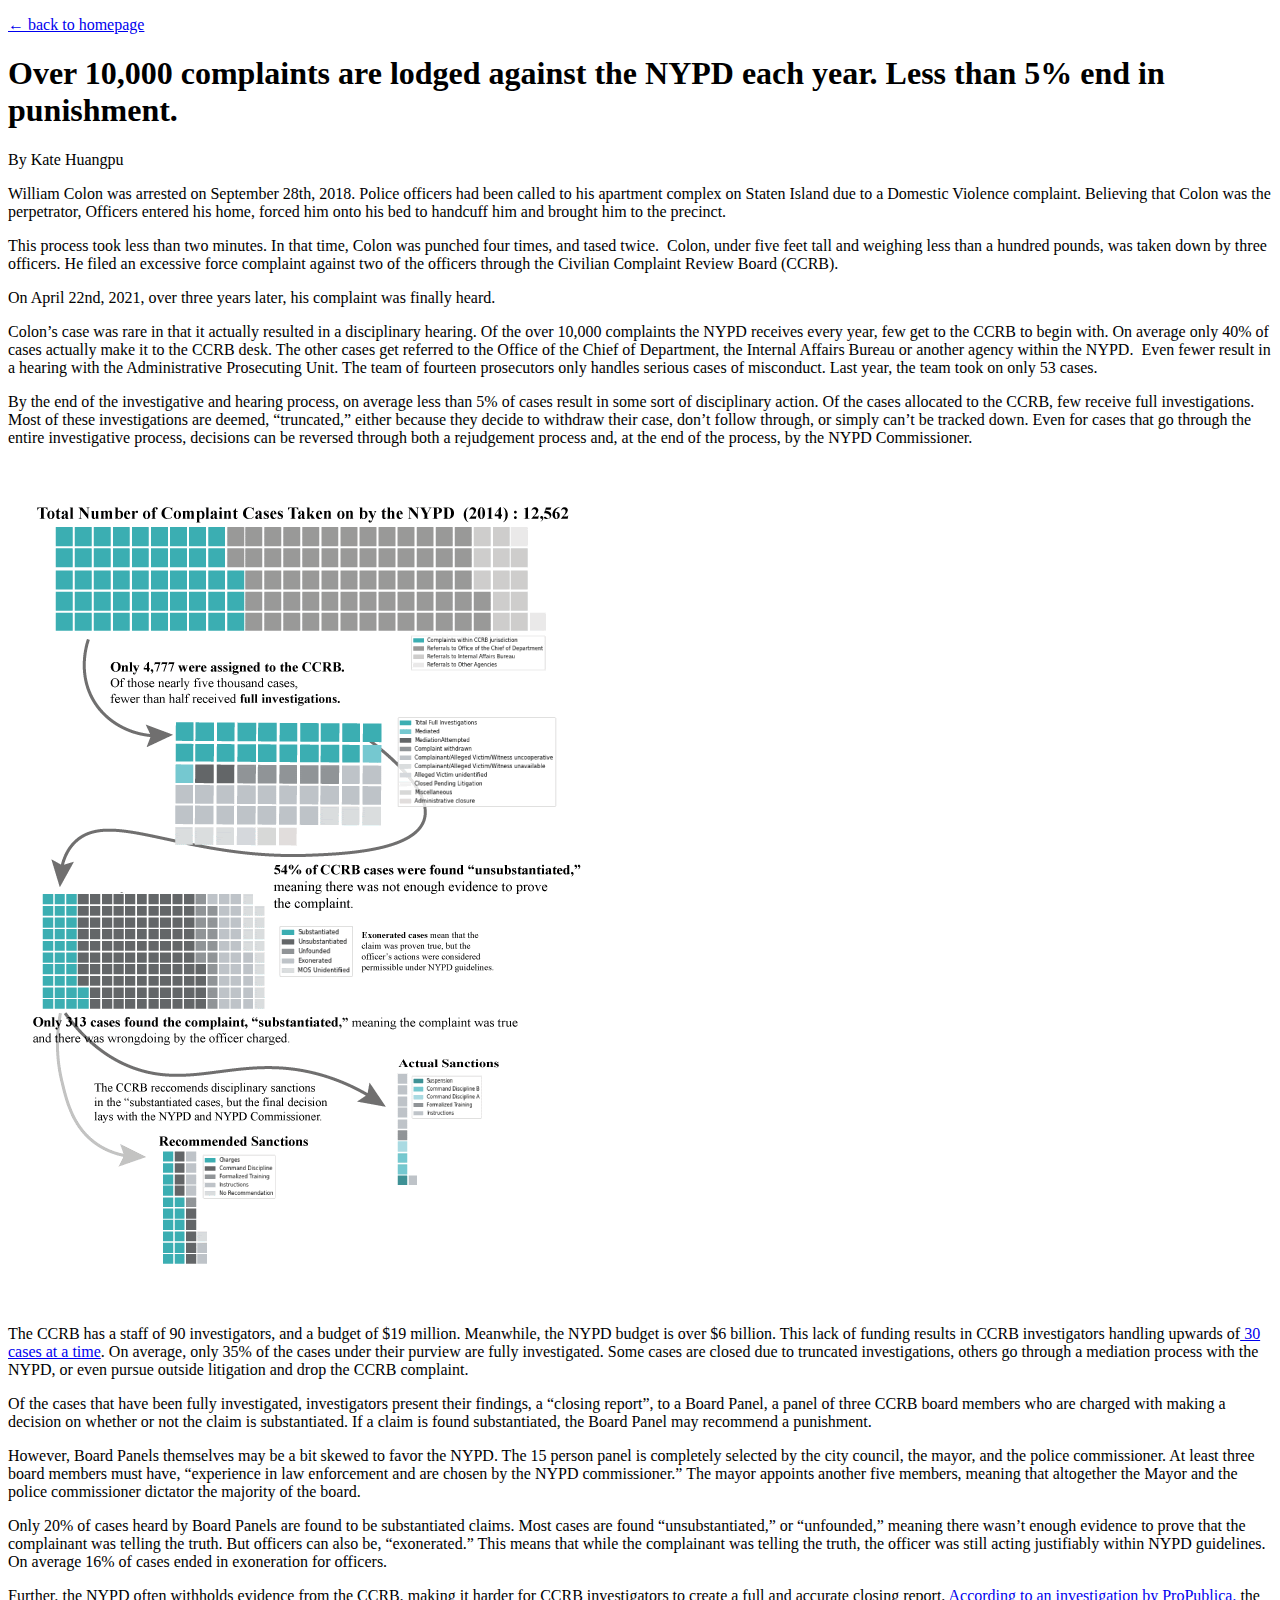
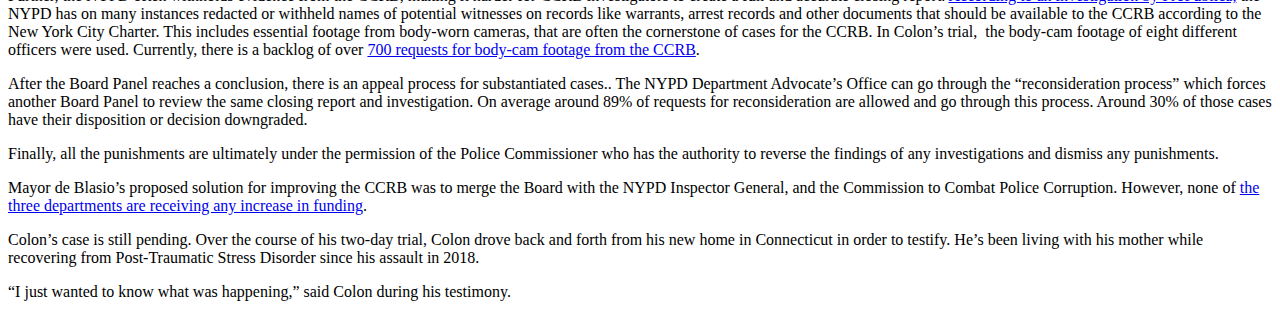
==== docs/first-project/index.html @ 9198aa1a "Add files via upload" ====
<!doctype html>
<html lang="en">
  <head>
    <!-- Required meta tags -->
    <meta charset="utf-8">
    <meta name="viewport" content="width=device-width, initial-scale=1, shrink-to-fit=no">
    <!-- Bootstrap CSS -->
    <link rel="stylesheet" href="https://stackpath.bootstrapcdn.com/bootstrap/4.1.1/css/bootstrap.min.css" integrity="sha384-WskhaSGFgHYWDcbwN70/dfYBj47jz9qbsMId/iRN3ewGhXQFZCSftd1LZCfmhktB" crossorigin="anonymous">
      
    <!-- Your CSS files -->
    <link rel="stylesheet" href="../style/default.css">
    
    <!-- google fonts: Roboto Condensed(super-font) and Lora(sub-font) -->
    <link href="https://fonts.googleapis.com/css?family=Roboto+Condensed:300,400,700" rel="stylesheet">
    <link href="https://fonts.googleapis.com/css?family=Lora:400,400i,700" rel="stylesheet"> 
  
    <title>Over 10,000 complaints are lodged against the NYPD each year. Less than 5% end in punishment.</title>
  </head>
    
  <style>

    body {
    }
  </style>
  <body class="beige-theme">
    <div class="container"><!-- start of the main container-->
        <div class="row justify-content-center"><!-- headline and intro -->
            <div class="col-lg-10 ">
                <p><a href="..">&#8592; back to homepage</a></p>
                    <h1 class="headline super-font">Over 10,000 complaints are lodged against the NYPD each year. Less than 5% end in punishment.</h1>
                    <p class="credit super-font">By Kate Huangpu</p>
                    <div class="sub-font body-text">
                        <p>William Colon was arrested on September 28th, 2018. Police officers had been called to his apartment complex on Staten Island due to a Domestic Violence complaint. Believing that Colon was the perpetrator, Officers entered his home, forced him onto his bed to handcuff him and brought him to the precinct.</p>
<p>This process took less than two minutes. In that time, Colon was punched four times, and tased twice.  Colon, under five feet tall and weighing less than a hundred pounds, was taken down by three officers. He filed an excessive force complaint against two of the officers through the Civilian Complaint Review Board (CCRB).</p>
<p>On April 22nd, 2021, over three years later, his complaint was finally heard.</p>
<p>Colon’s case was rare in that it actually resulted in a disciplinary hearing. Of the over 10,000 complaints the NYPD receives every year, few get to the CCRB to begin with. On average only 40% of cases actually make it to the CCRB desk. The other cases get referred to the Office of the Chief of Department, the Internal Affairs Bureau or another agency within the NYPD.  Even fewer result in a hearing with the Administrative Prosecuting Unit. The team of fourteen prosecutors only handles serious cases of misconduct. Last year, the team took on only 53 cases.</p>
<p>By the end of the investigative and hearing process, on average less than 5% of cases result in some sort of disciplinary action. Of the cases allocated to the CCRB, few receive full investigations. Most of these investigations are deemed, “truncated,” either because they decide to withdraw their case, don’t follow through, or simply can’t be tracked down. Even for cases that go through the entire investigative process, decisions can be reversed through both a rejudgement process and, at the end of the process, by the NYPD Commissioner.</p>
<p class='img'><img src='[data-uri]'></p>
<p>The CCRB has a staff of 90 investigators, and a budget of $19 million. Meanwhile, the NYPD budget is over $6 billion. This lack of funding results in CCRB investigators handling upwards of<a href='https://www.google.com/url?q=https://gothamist.com/news/why-the-majority-of-nypd-misconduct-complaints-end-up-unsubstantiated&sa=D&source=editors&ust=1623107247733000&usg=AOvVaw3ZDUj2tnhJaHP_djyHMD-j'> 30 cases at a time</a>. On average, only 35% of the cases under their purview are fully investigated. Some cases are closed due to truncated investigations, others go through a mediation process with the NYPD, or even pursue outside litigation and drop the CCRB complaint.</p>
<p>Of the cases that have been fully investigated, investigators present their findings, a “closing report”, to a Board Panel, a panel of three CCRB board members who are charged with making a decision on whether or not the claim is substantiated. If a claim is found substantiated, the Board Panel may recommend a punishment.</p>
<p>However, Board Panels themselves may be a bit skewed to favor the NYPD. The 15 person panel is completely selected by the city council, the mayor, and the police commissioner. At least three board members must have, “experience in law enforcement and are chosen by the NYPD commissioner.” The mayor appoints another five members, meaning that altogether the Mayor and the police commissioner dictator the majority of the board.</p>
<p>Only 20% of cases heard by Board Panels are found to be substantiated claims. Most cases are found “unsubstantiated,” or “unfounded,” meaning there wasn’t enough evidence to prove that the complainant was telling the truth. But officers can also be, “exonerated.” This means that while the complainant was telling the truth, the officer was still acting justifiably within NYPD guidelines. On average 16% of cases ended in exoneration for officers.</p>
<p>Further, the NYPD often withholds evidence from the CCRB, making it harder for CCRB investigators to create a full and accurate closing report. <a href='https://www.google.com/url?q=https://www.propublica.org/article/the-nypd-is-withholding-evidence-from-investigations-into-police-abuse&sa=D&source=editors&ust=1623107247734000&usg=AOvVaw1ykIsfjWeVT-_0Z7YLOi8S'>According to an investigation by ProPublica,</a> the NYPD has on many instances redacted or withheld names of potential witnesses on records like warrants, arrest records and other documents that should be available to the CCRB according to the New York City Charter. This includes essential footage from body-worn cameras, that are often the cornerstone of cases for the CCRB. In Colon’s trial,  the body-cam footage of eight different officers were used. Currently, there is a backlog of over <a href='https://www.google.com/url?q=https://gothamist.com/news/why-the-majority-of-nypd-misconduct-complaints-end-up-unsubstantiated&sa=D&source=editors&ust=1623107247734000&usg=AOvVaw0wVuMDJjkr13hgeHe4ifRP'>700 requests for body-cam footage from the CCRB</a>.</p>
<p>After the Board Panel reaches a conclusion, there is an appeal process for substantiated cases.. The NYPD Department Advocate’s Office can go through the “reconsideration process” which forces another Board Panel to review the same closing report and investigation. On average around 89% of requests for reconsideration are allowed and go through this process. Around 30% of those cases have their disposition or decision downgraded.</p>
<p>Finally, all the punishments are ultimately under the permission of the Police Commissioner who has the authority to reverse the findings of any investigations and dismiss any punishments.</p>
<p>Mayor de Blasio’s proposed solution for improving the CCRB was to merge the Board with the NYPD Inspector General, and the Commission to Combat Police Corruption. However, none of <a href='https://www.google.com/url?q=https://www.brennancenter.org/our-work/analysis-opinion/problem-mayor-de-blasios-policing-reform-plan&sa=D&source=editors&ust=1623107247735000&usg=AOvVaw1z1lLm1Bijv2tF38oIOjrS'>the three departments are receiving any increase in funding</a>.</p>
<p>Colon’s case is still pending. Over the course of his two-day trial, Colon drove back and forth from his new home in Connecticut in order to testify. He’s been living with his mother while recovering from Post-Traumatic Stress Disorder since his assault in 2018.</p>
<p>“I just wanted to know what was happening,” said Colon during his testimony.</p>

                    </div>
                </p>
            </div>
        </div>
        
      </div><!-- end of the main container-->
   
      
    <!-- Optional JavaScript -->
    <!-- jQuery first, then Popper.js, then Bootstrap JS -->
    <script src="https://code.jquery.com/jquery-3.3.1.slim.min.js" integrity="sha384-q8i/X+965DzO0rT7abK41JStQIAqVgRVzpbzo5smXKp4YfRvH+8abtTE1Pi6jizo" crossorigin="anonymous"></script>
    <script src="https://cdnjs.cloudflare.com/ajax/libs/popper.js/1.14.3/umd/popper.min.js" integrity="sha384-ZMP7rVo3mIykV+2+9J3UJ46jBk0WLaUAdn689aCwoqbBJiSnjAK/l8WvCWPIPm49" crossorigin="anonymous"></script>
    <script src="https://stackpath.bootstrapcdn.com/bootstrap/4.1.1/js/bootstrap.min.js" integrity="sha384-smHYKdLADwkXOn1EmN1qk/HfnUcbVRZyYmZ4qpPea6sjB/pTJ0euyQp0Mk8ck+5T" crossorigin="anonymous"></script>
  </body>
</html>
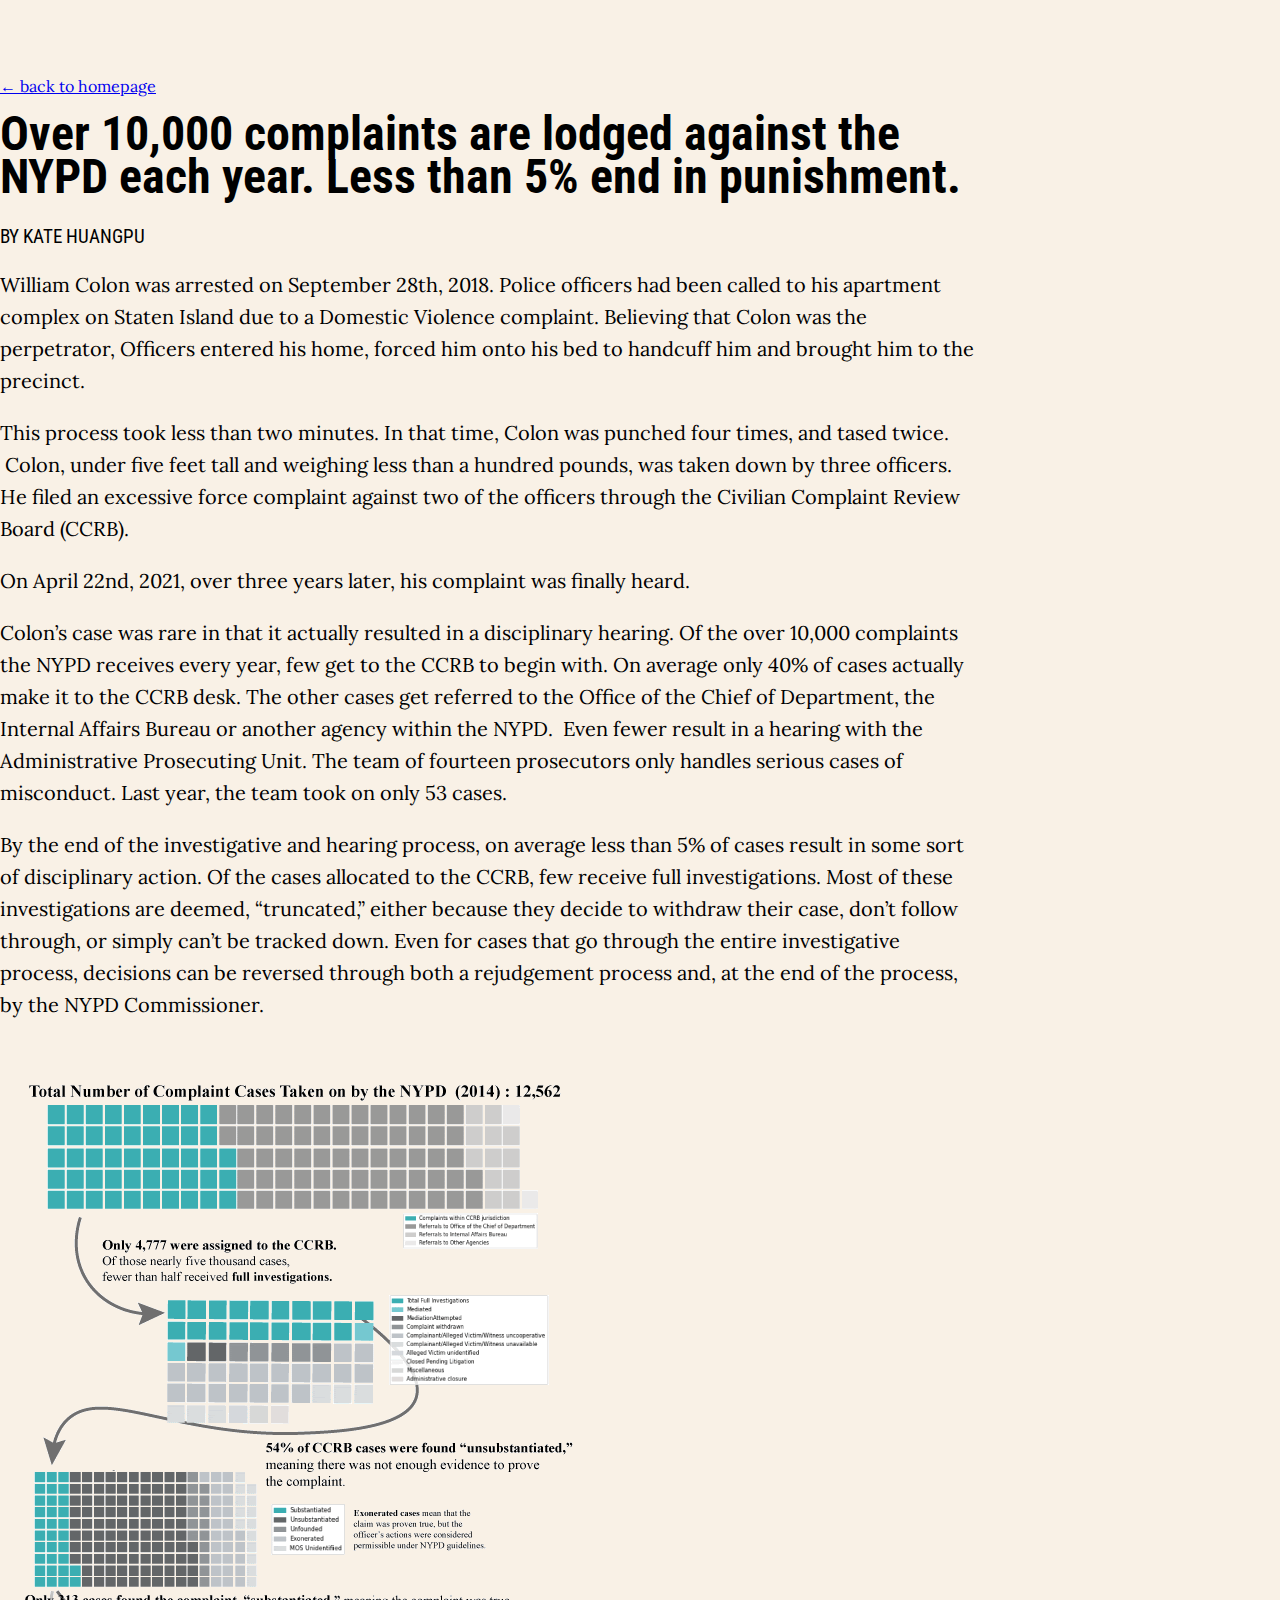
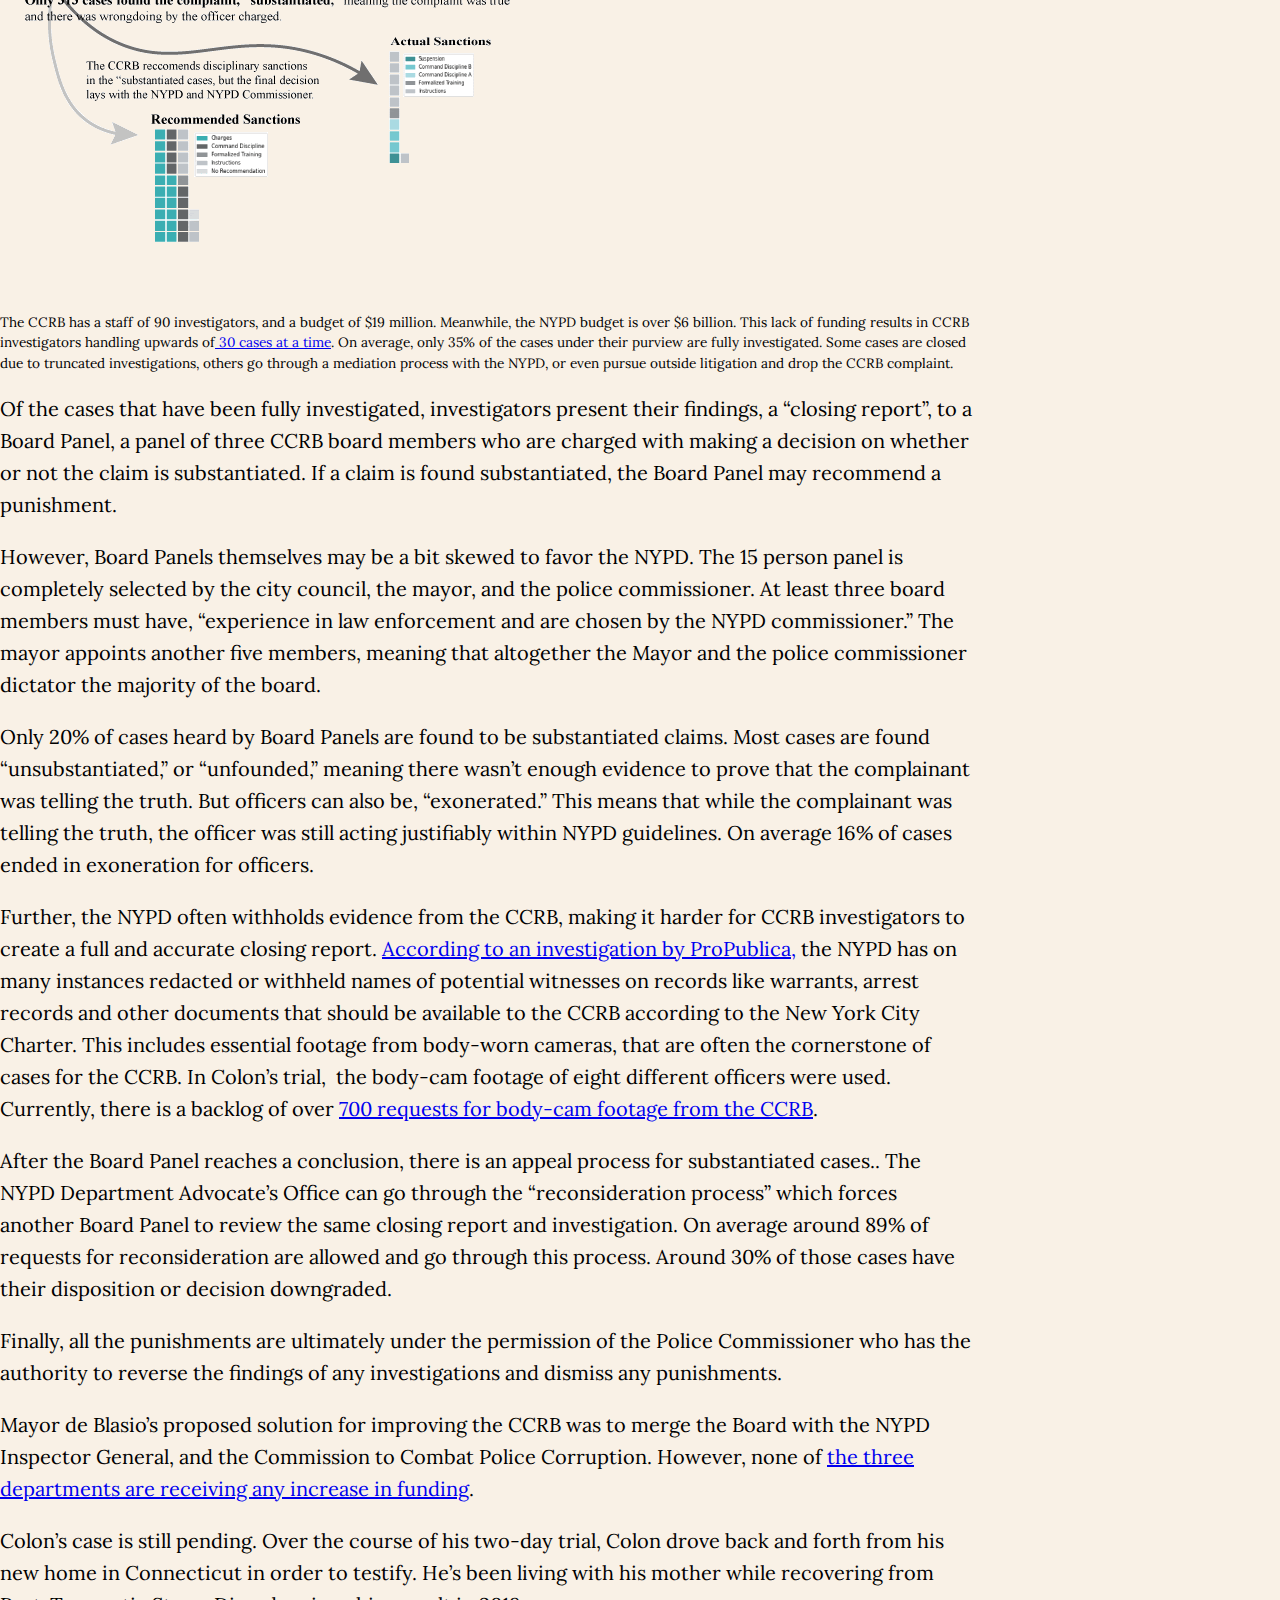
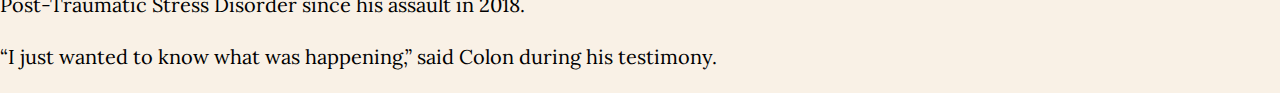
==== commit 15b4f665: "Add files via upload" ====
--- a/docs/first-project/index.html
+++ b/docs/first-project/index.html
@@ -37,14 +37,14 @@
 <p>Colon’s case was rare in that it actually resulted in a disciplinary hearing. Of the over 10,000 complaints the NYPD receives every year, few get to the CCRB to begin with. On average only 40% of cases actually make it to the CCRB desk. The other cases get referred to the Office of the Chief of Department, the Internal Affairs Bureau or another agency within the NYPD.  Even fewer result in a hearing with the Administrative Prosecuting Unit. The team of fourteen prosecutors only handles serious cases of misconduct. Last year, the team took on only 53 cases.</p>
 <p>By the end of the investigative and hearing process, on average less than 5% of cases result in some sort of disciplinary action. Of the cases allocated to the CCRB, few receive full investigations. Most of these investigations are deemed, “truncated,” either because they decide to withdraw their case, don’t follow through, or simply can’t be tracked down. Even for cases that go through the entire investigative process, decisions can be reversed through both a rejudgement process and, at the end of the process, by the NYPD Commissioner.</p>
 <p class='img'><img src='[data-uri]'></p>
-<p>The CCRB has a staff of 90 investigators, and a budget of $19 million. Meanwhile, the NYPD budget is over $6 billion. This lack of funding results in CCRB investigators handling upwards of<a href='https://www.google.com/url?q=https://gothamist.com/news/why-the-majority-of-nypd-misconduct-complaints-end-up-unsubstantiated&sa=D&source=editors&ust=1623107247733000&usg=AOvVaw3ZDUj2tnhJaHP_djyHMD-j'> 30 cases at a time</a>. On average, only 35% of the cases under their purview are fully investigated. Some cases are closed due to truncated investigations, others go through a mediation process with the NYPD, or even pursue outside litigation and drop the CCRB complaint.</p>
+<p>The CCRB has a staff of 90 investigators, and a budget of $19 million. Meanwhile, the NYPD budget is over $6 billion. This lack of funding results in CCRB investigators handling upwards of<a href='https://www.google.com/url?q=https://gothamist.com/news/why-the-majority-of-nypd-misconduct-complaints-end-up-unsubstantiated&sa=D&source=editors&ust=1623108990024000&usg=AOvVaw0uyKCJ3wgAPTKbxjtZleGX'> 30 cases at a time</a>. On average, only 35% of the cases under their purview are fully investigated. Some cases are closed due to truncated investigations, others go through a mediation process with the NYPD, or even pursue outside litigation and drop the CCRB complaint.</p>
 <p>Of the cases that have been fully investigated, investigators present their findings, a “closing report”, to a Board Panel, a panel of three CCRB board members who are charged with making a decision on whether or not the claim is substantiated. If a claim is found substantiated, the Board Panel may recommend a punishment.</p>
 <p>However, Board Panels themselves may be a bit skewed to favor the NYPD. The 15 person panel is completely selected by the city council, the mayor, and the police commissioner. At least three board members must have, “experience in law enforcement and are chosen by the NYPD commissioner.” The mayor appoints another five members, meaning that altogether the Mayor and the police commissioner dictator the majority of the board.</p>
 <p>Only 20% of cases heard by Board Panels are found to be substantiated claims. Most cases are found “unsubstantiated,” or “unfounded,” meaning there wasn’t enough evidence to prove that the complainant was telling the truth. But officers can also be, “exonerated.” This means that while the complainant was telling the truth, the officer was still acting justifiably within NYPD guidelines. On average 16% of cases ended in exoneration for officers.</p>
-<p>Further, the NYPD often withholds evidence from the CCRB, making it harder for CCRB investigators to create a full and accurate closing report. <a href='https://www.google.com/url?q=https://www.propublica.org/article/the-nypd-is-withholding-evidence-from-investigations-into-police-abuse&sa=D&source=editors&ust=1623107247734000&usg=AOvVaw1ykIsfjWeVT-_0Z7YLOi8S'>According to an investigation by ProPublica,</a> the NYPD has on many instances redacted or withheld names of potential witnesses on records like warrants, arrest records and other documents that should be available to the CCRB according to the New York City Charter. This includes essential footage from body-worn cameras, that are often the cornerstone of cases for the CCRB. In Colon’s trial,  the body-cam footage of eight different officers were used. Currently, there is a backlog of over <a href='https://www.google.com/url?q=https://gothamist.com/news/why-the-majority-of-nypd-misconduct-complaints-end-up-unsubstantiated&sa=D&source=editors&ust=1623107247734000&usg=AOvVaw0wVuMDJjkr13hgeHe4ifRP'>700 requests for body-cam footage from the CCRB</a>.</p>
+<p>Further, the NYPD often withholds evidence from the CCRB, making it harder for CCRB investigators to create a full and accurate closing report. <a href='https://www.google.com/url?q=https://www.propublica.org/article/the-nypd-is-withholding-evidence-from-investigations-into-police-abuse&sa=D&source=editors&ust=1623108990026000&usg=AOvVaw2qjOOjY2nJ-6jG6cQcSz4s'>According to an investigation by ProPublica,</a> the NYPD has on many instances redacted or withheld names of potential witnesses on records like warrants, arrest records and other documents that should be available to the CCRB according to the New York City Charter. This includes essential footage from body-worn cameras, that are often the cornerstone of cases for the CCRB. In Colon’s trial,  the body-cam footage of eight different officers were used. Currently, there is a backlog of over <a href='https://www.google.com/url?q=https://gothamist.com/news/why-the-majority-of-nypd-misconduct-complaints-end-up-unsubstantiated&sa=D&source=editors&ust=1623108990027000&usg=AOvVaw3yrJsLsghvDVST-NRM9mmq'>700 requests for body-cam footage from the CCRB</a>.</p>
 <p>After the Board Panel reaches a conclusion, there is an appeal process for substantiated cases.. The NYPD Department Advocate’s Office can go through the “reconsideration process” which forces another Board Panel to review the same closing report and investigation. On average around 89% of requests for reconsideration are allowed and go through this process. Around 30% of those cases have their disposition or decision downgraded.</p>
 <p>Finally, all the punishments are ultimately under the permission of the Police Commissioner who has the authority to reverse the findings of any investigations and dismiss any punishments.</p>
-<p>Mayor de Blasio’s proposed solution for improving the CCRB was to merge the Board with the NYPD Inspector General, and the Commission to Combat Police Corruption. However, none of <a href='https://www.google.com/url?q=https://www.brennancenter.org/our-work/analysis-opinion/problem-mayor-de-blasios-policing-reform-plan&sa=D&source=editors&ust=1623107247735000&usg=AOvVaw1z1lLm1Bijv2tF38oIOjrS'>the three departments are receiving any increase in funding</a>.</p>
+<p>Mayor de Blasio’s proposed solution for improving the CCRB was to merge the Board with the NYPD Inspector General, and the Commission to Combat Police Corruption. However, none of <a href='https://www.google.com/url?q=https://www.brennancenter.org/our-work/analysis-opinion/problem-mayor-de-blasios-policing-reform-plan&sa=D&source=editors&ust=1623108990029000&usg=AOvVaw1T9dlsAbXAEYnjb51Kjuou'>the three departments are receiving any increase in funding</a>.</p>
 <p>Colon’s case is still pending. Over the course of his two-day trial, Colon drove back and forth from his new home in Connecticut in order to testify. He’s been living with his mother while recovering from Post-Traumatic Stress Disorder since his assault in 2018.</p>
 <p>“I just wanted to know what was happening,” said Colon during his testimony.</p>
 
--- a/docs/style/default.css
+++ b/docs/style/default.css
@@ -0,0 +1,168 @@
+
+
+body {
+    padding-top:60px;
+    margin: auto;
+}
+
+.fake-table > div, ul.spread {
+    display: flex;
+    justify-content: space-between;
+    align-items: stretch;
+    list-style-type: none;
+}
+
+.story {
+    padding-top: 15px;
+}
+
+ul.spread {
+    padding-left: 0;
+    text-align: center;
+    margin-bottom: 0;
+}
+
+.fake-table > div > div, ul.spread li {
+    margin: 15px;
+    flex-grow: 1;
+    flex-basis: 0;
+}
+
+/* choose a light or dark theme to add to the body tag. */
+.dark-theme {
+    background-color: #181414;
+    color: #fcfbfb;   
+}
+
+.light-theme {
+    background-color: white;
+    color: black;    
+}
+
+.beige-theme {
+    background-color: #f9f1e6;
+    color: black;    
+}
+
+img {
+    max-width: 100%;
+}
+
+.container {
+        max-width: 975px;
+}
+
+/* ******** */
+
+
+/*
+super-font
+.headline
+.kicker
+.subhead
+.label
+.label-text
+.credit
+
+sub-font
+.date
+.body-text
+.note
+*/
+
+
+
+.super-font, h1, h2, h3, .label + p {
+    font-family: 'Roboto Condensed', sans-serif;
+}
+
+.sub-font, p, ul, li {
+    font-family: 'Lora', serif;
+}
+
+.headline, h1 {
+    font-size: 3rem;
+    line-height: 0.9;
+    margin-bottom: 0.25rem;
+    margin-top: 1rem;
+    font-weight: 700;
+}
+
+.body-text {
+    font-size: 1.25rem;
+    line-height: 1.6;
+    margin-top: 1.5rem;
+
+}
+
+.kicker {
+    font-size: 1.5rem;
+    line-height: 1;
+    margin-bottom: 0.5rem;
+    margin-top: 1rem;
+    font-weight: 300;
+    text-transform: uppercase;
+}
+
+.credit  {
+    font-size: 1.2rem;
+    line-height: 0.75;
+    margin-top: 2rem;
+    font-weight: 400;
+    text-transform: uppercase;
+}
+
+.date {
+    font-size: 1rem;
+    line-height: 1;
+    margin-top: 0.25;
+    font-weight: 400;
+    font-style: italic;
+}
+
+.intro {
+    line-height: 1;
+    margin-top: 2rem;
+    font-size: 1.25rem;
+    font-weight: 400;
+    font-style: italic;
+}
+
+.subhead, h2 {
+    font-size: 2rem;
+    line-height: 0.9;
+    margin-bottom: 0.5rem;
+    margin-top: 1.5rem;
+    font-weight: 700;
+}
+
+.label {
+    font-size: 1.25rem;
+    line-height: 1.25;
+    margin-top: 2rem;
+    margin-bottom: 0.5rem;
+    font-weight: 700;
+}
+
+.label-text, .label + p {
+    font-size: 1.25rem;
+    line-height: 1.25;
+    margin-bottom: 0.5rem;
+    font-weight: 400;
+}
+
+.note, p.img + p {
+    font-size: 0.85rem;
+    line-height: 1.5;
+    margin-top: 0.5rem;
+    margin-bottom: 1.25rem;
+    font-weight: 400;
+}
+
+.caption  {
+    font-size: 1rem;
+    line-height: 1.2;
+    margin-top: 0.5rem;
+    margin-bottom: 2rem;
+    font-weight: 400;
+}